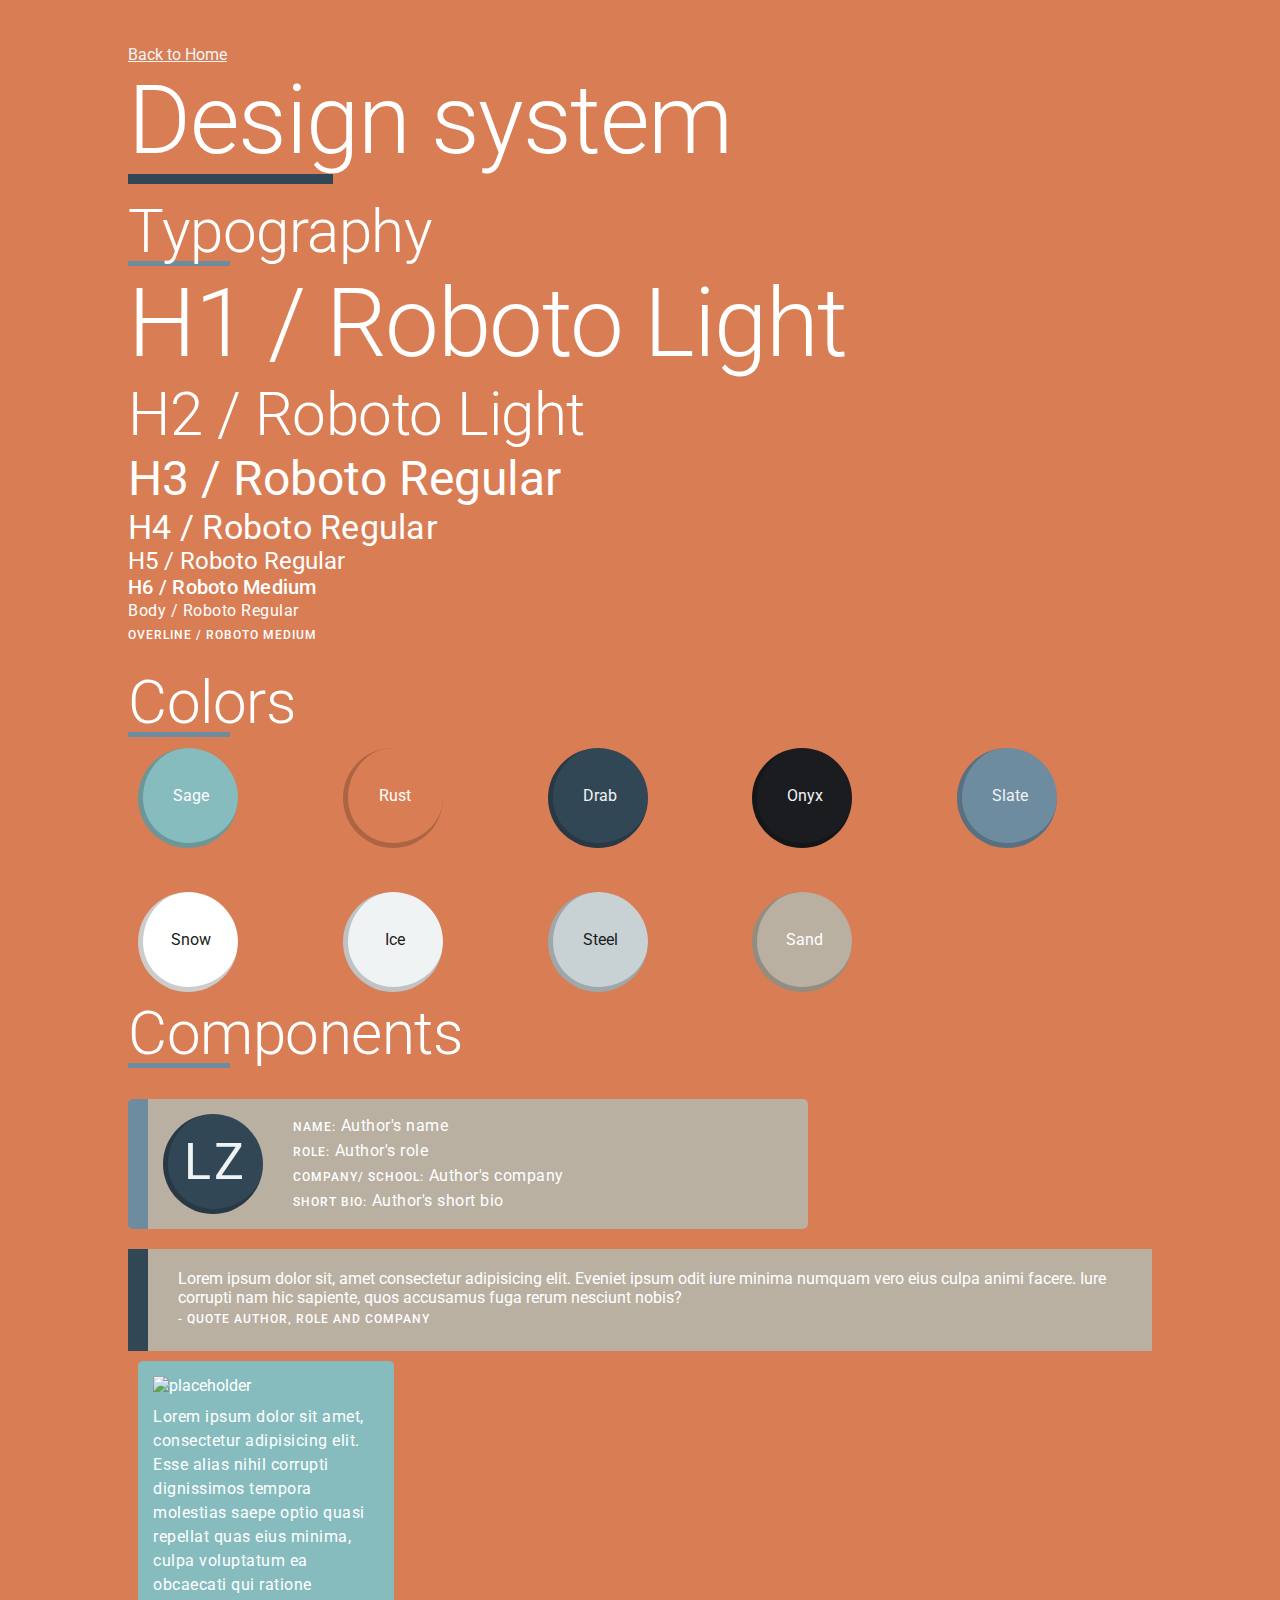
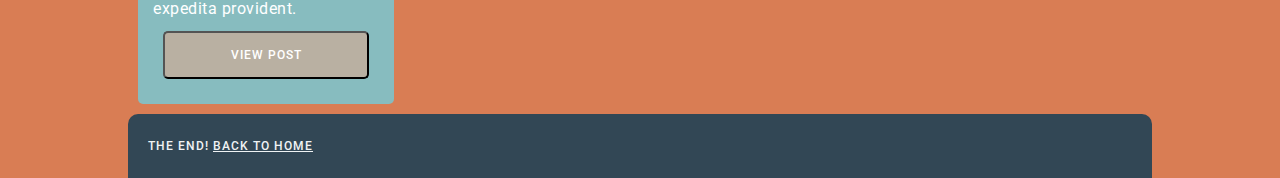
==== design-system/design.html @ 1f1f0052 "feat: Added content and styling for the entire project \n\n Non-responsive, large-screen variant" ====
<!DOCTYPE html>
<html lang="en">

<head>
  <meta charset="UTF-8" />
  <meta name="viewport" content="width=device-width, initial-scale=1.0" />
  <meta http-equiv="X-UA-Compatible" content="ie=edge" />
  <link rel="stylesheet" href="./design.css" />
  <title>Design System</title>
</head>

<body class="rust-bg">
  <a href="../home/index.html">Back to Home</a>
  <main>
    <h1 class="heading-underline">Design system</h1>
    <section>
      <h2 class="h2-underline">Typography</h2>
      <h1 class="heading1">H1 / Roboto Light</h1>
      <h2 class="heading2">H2 / Roboto Light</h2>
      <h3 class="heading3"> H3 / Roboto Regular</h3>
      <h4 class="heading4">H4 / Roboto Regular</h4>
      <h5 class="heading5">H5 / Roboto Regular</h5>
      <h6 class="heading6">H6 / Roboto Medium</h6>
      <p class="body">Body / Roboto Regular</p>
      <p class="overline">overline / Roboto Medium</p>
    </section>
    <section>
      <h2 class="h2-underline">Colors</h2>
      <div class="colors-grid">
        <div class="circle sage-bg">Sage</div>
        <div class="circle rust-bg">Rust</div>
        <div class="circle drab-bg">Drab</div>
        <div class="circle onyx-bg">Onyx</div>
        <div class="circle slate-bg">Slate</div>
        <div class="circle snow-bg">Snow</div>
        <div class="circle ice-bg">Ice</div>
        <div class="circle steel-bg">Steel</div>
        <div class="circle sand-bg">Sand</div>
      </div>
    </section>
    <section>
      <h2 class="h2-underline">Components</h2>
      <div class="author-card sand-bg">
        <div class="circle drab-bg">LZ</div>
        <ul>
          <li><span class="overline">Name:</span> Author's name</li>
          <li><span class="overline">Role:</span> Author's role</li>
          <li><span class="overline">Company/ School:</span> Author's company</li>
          <li><span class="overline">Short Bio:</span> Author's short bio</li>
        </ul>
      </div>
      <div class="quotes sand-bg">
        <blockquote cite="https://www.toptal.com/designers/ux/color-in-ux">
          Lorem ipsum dolor sit, amet consectetur adipisicing elit. Eveniet ipsum odit iure minima numquam vero eius
          culpa
          animi facere. Iure corrupti nam hic sapiente, quos accusamus fuga rerum nesciunt nobis?
        </blockquote>
        <p class="overline"> - Quote author, role and company</p>
      </div>
      <div class="post-card sage-bg boxes">
        <img src="https://via.placeholder.com/300" alt="placeholder" />
        <p>Lorem ipsum dolor sit amet, consectetur adipisicing elit. Esse alias nihil corrupti dignissimos tempora
          molestias saepe optio quasi repellat quas eius minima, culpa voluptatum ea obcaecati qui ratione expedita
          provident.</p>
        <button class="boxes sand-bg">View Post</button>
      </div>
    </section>
  </main>
  <footer class="drab-bg">
    <p class="overline">
      The end! <a href="../home/index.html">Back to Home</a>
    </p>
  </footer>
</body>

</html>
---- design-system/design.css ----
@import '../css/main.css';

body {
  margin: 5vh 10vw 0 10vw;
}

section {
  margin-top: 20px;
}

footer {
  position: relative;
  width: 100%;
}

.heading-underline:after {
  background: var(--drab);
}

.colors-grid {
  display: grid;
  grid-template-columns: repeat(5, 1fr);
  grid-template-rows: repeat(2, 2fr);
  row-gap: 10%;
}

.author-card {
  gap: 30px;
  margin-bottom: 20px;
}

.post-card {
  width: 25%;
}
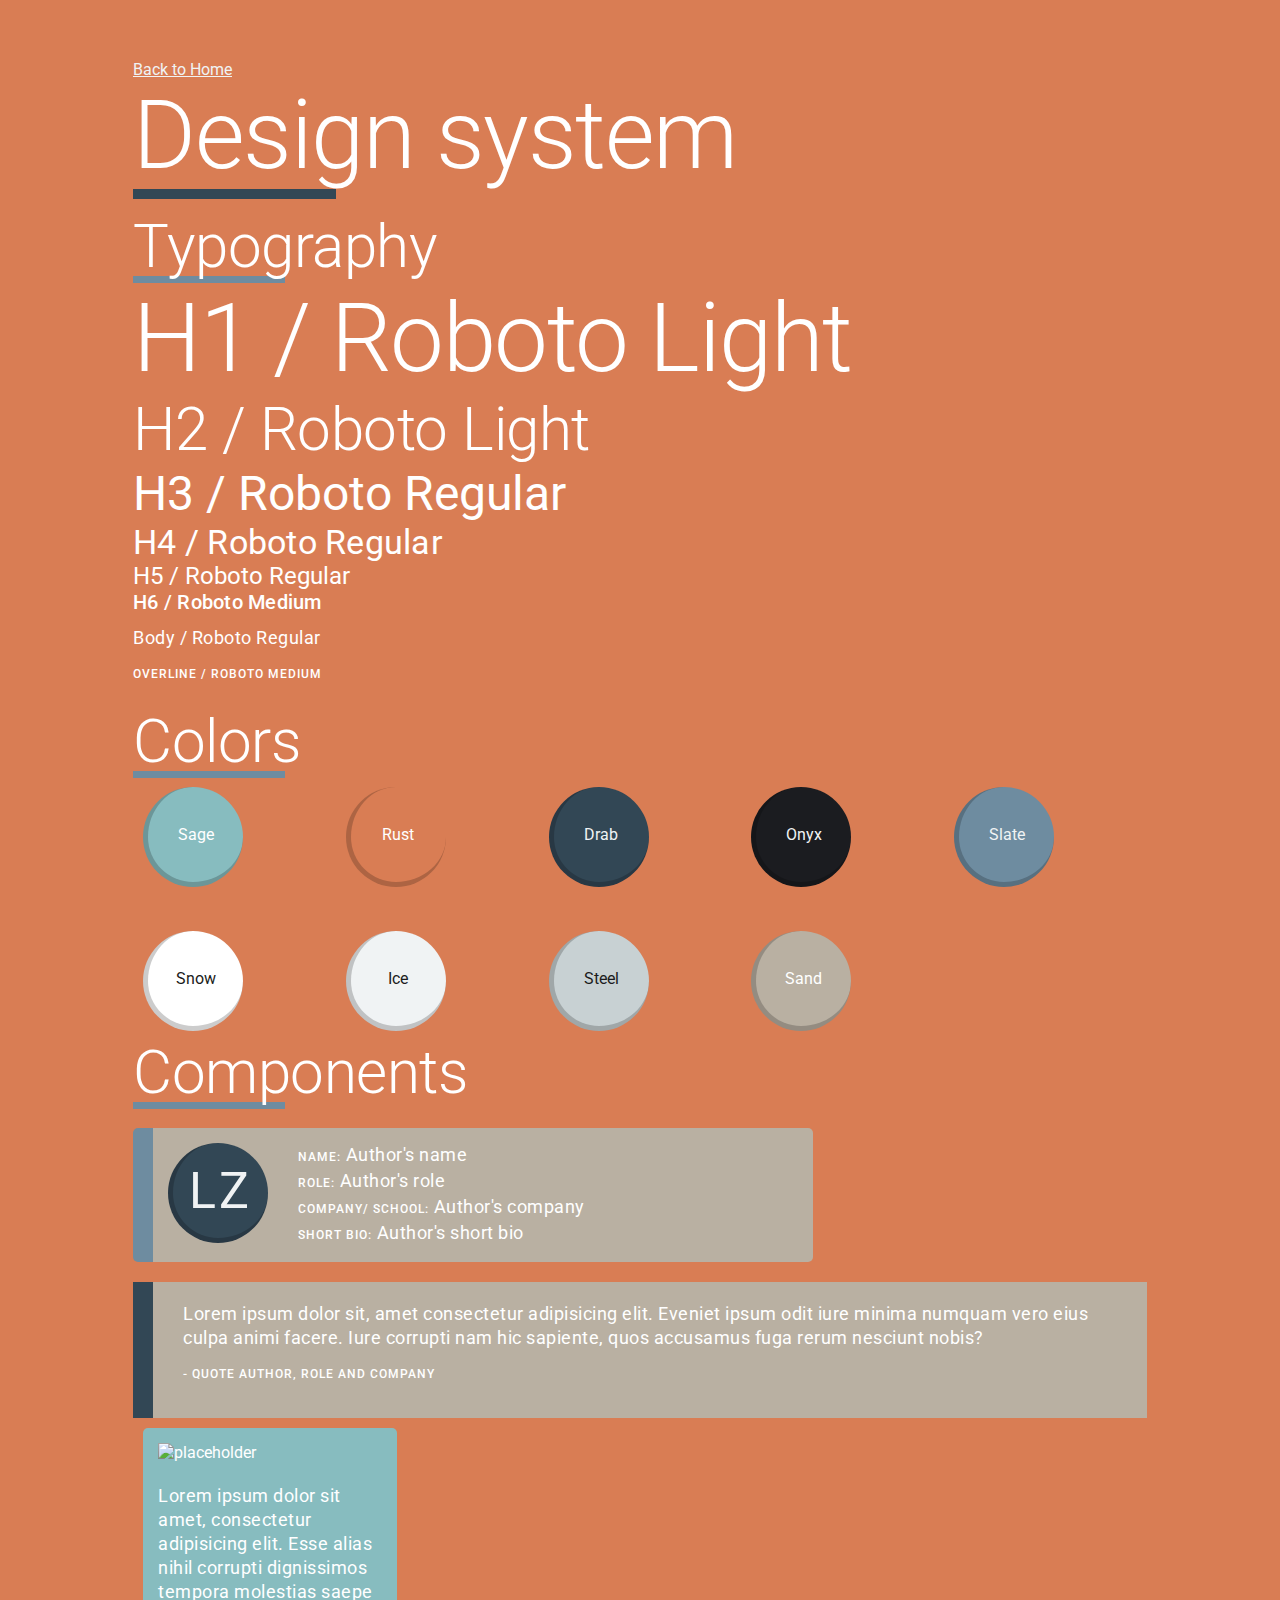
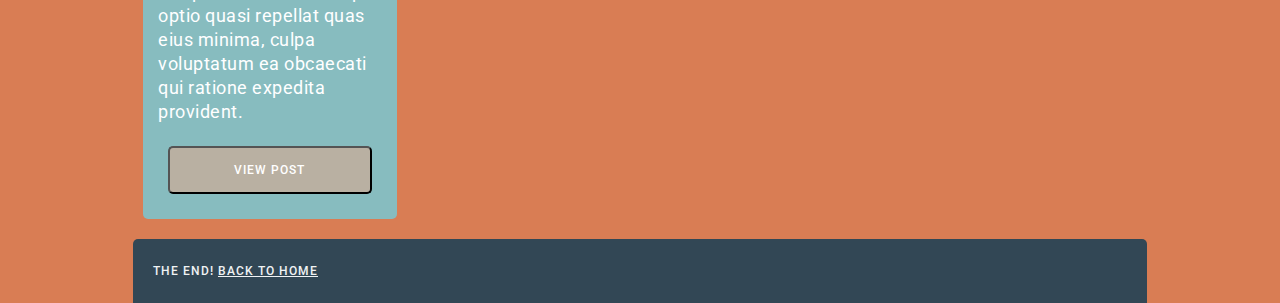
==== commit 19502400: "feat/ web responsive for all the pages" ====
--- a/design-system/design.html
+++ b/design-system/design.html
@@ -1,76 +1,79 @@
 <!DOCTYPE html>
 <html lang="en">
+  <head>
+    <meta charset="UTF-8" />
+    <meta name="viewport" content="width=device-width, initial-scale=1.0" />
+    <meta http-equiv="X-UA-Compatible" content="ie=edge" />
+    <link rel="stylesheet" href="./design.css" />
+    <title>Design System</title>
+  </head>
 
-<head>
-  <meta charset="UTF-8" />
-  <meta name="viewport" content="width=device-width, initial-scale=1.0" />
-  <meta http-equiv="X-UA-Compatible" content="ie=edge" />
-  <link rel="stylesheet" href="./design.css" />
-  <title>Design System</title>
-</head>
-
-<body class="rust-bg">
-  <a href="../home/index.html">Back to Home</a>
-  <main>
-    <h1 class="heading-underline">Design system</h1>
-    <section>
-      <h2 class="h2-underline">Typography</h2>
-      <h1 class="heading1">H1 / Roboto Light</h1>
-      <h2 class="heading2">H2 / Roboto Light</h2>
-      <h3 class="heading3"> H3 / Roboto Regular</h3>
-      <h4 class="heading4">H4 / Roboto Regular</h4>
-      <h5 class="heading5">H5 / Roboto Regular</h5>
-      <h6 class="heading6">H6 / Roboto Medium</h6>
-      <p class="body">Body / Roboto Regular</p>
-      <p class="overline">overline / Roboto Medium</p>
-    </section>
-    <section>
-      <h2 class="h2-underline">Colors</h2>
-      <div class="colors-grid">
-        <div class="circle sage-bg">Sage</div>
-        <div class="circle rust-bg">Rust</div>
-        <div class="circle drab-bg">Drab</div>
-        <div class="circle onyx-bg">Onyx</div>
-        <div class="circle slate-bg">Slate</div>
-        <div class="circle snow-bg">Snow</div>
-        <div class="circle ice-bg">Ice</div>
-        <div class="circle steel-bg">Steel</div>
-        <div class="circle sand-bg">Sand</div>
-      </div>
-    </section>
-    <section>
-      <h2 class="h2-underline">Components</h2>
-      <div class="author-card sand-bg">
-        <div class="circle drab-bg">LZ</div>
-        <ul>
-          <li><span class="overline">Name:</span> Author's name</li>
-          <li><span class="overline">Role:</span> Author's role</li>
-          <li><span class="overline">Company/ School:</span> Author's company</li>
-          <li><span class="overline">Short Bio:</span> Author's short bio</li>
-        </ul>
-      </div>
-      <div class="quotes sand-bg">
-        <blockquote cite="https://www.toptal.com/designers/ux/color-in-ux">
-          Lorem ipsum dolor sit, amet consectetur adipisicing elit. Eveniet ipsum odit iure minima numquam vero eius
-          culpa
-          animi facere. Iure corrupti nam hic sapiente, quos accusamus fuga rerum nesciunt nobis?
-        </blockquote>
-        <p class="overline"> - Quote author, role and company</p>
-      </div>
-      <div class="post-card sage-bg boxes">
-        <img src="https://via.placeholder.com/300" alt="placeholder" />
-        <p>Lorem ipsum dolor sit amet, consectetur adipisicing elit. Esse alias nihil corrupti dignissimos tempora
-          molestias saepe optio quasi repellat quas eius minima, culpa voluptatum ea obcaecati qui ratione expedita
-          provident.</p>
-        <button class="boxes sand-bg">View Post</button>
-      </div>
-    </section>
-  </main>
-  <footer class="drab-bg">
-    <p class="overline">
-      The end! <a href="../home/index.html">Back to Home</a>
-    </p>
-  </footer>
-</body>
-
-</html>+  <body class="rust-bg">
+    <a href="../home/index.html">Back to Home</a>
+    <main>
+      <h1 class="heading-underline">Design system</h1>
+      <section>
+        <h2 class="small-underline">Typography</h2>
+        <h1 class="heading1">H1 / Roboto Light</h1>
+        <h2 class="heading2">H2 / Roboto Light</h2>
+        <h3 class="heading3">H3 / Roboto Regular</h3>
+        <h4 class="heading4">H4 / Roboto Regular</h4>
+        <h5 class="heading5">H5 / Roboto Regular</h5>
+        <h6 class="heading6">H6 / Roboto Medium</h6>
+        <p class="body">Body / Roboto Regular</p>
+        <p class="overline">overline / Roboto Medium</p>
+      </section>
+      <section>
+        <h2 class="small-underline">Colors</h2>
+        <div class="colors-grid">
+          <div class="circle sage-bg">Sage</div>
+          <div class="circle rust-bg">Rust</div>
+          <div class="circle drab-bg">Drab</div>
+          <div class="circle onyx-bg">Onyx</div>
+          <div class="circle slate-bg">Slate</div>
+          <div class="circle snow-bg">Snow</div>
+          <div class="circle ice-bg">Ice</div>
+          <div class="circle steel-bg">Steel</div>
+          <div class="circle sand-bg">Sand</div>
+        </div>
+      </section>
+      <section>
+        <h2 class="small-underline">Components</h2>
+        <div class="author-card sand-bg">
+          <div class="circle drab-bg">LZ</div>
+          <ul>
+            <li><span class="overline">Name:</span> Author's name</li>
+            <li><span class="overline">Role:</span> Author's role</li>
+            <li>
+              <span class="overline">Company/ School:</span> Author's company
+            </li>
+            <li><span class="overline">Short Bio:</span> Author's short bio</li>
+          </ul>
+        </div>
+        <div class="quotes sand-bg">
+          <blockquote cite="https://www.toptal.com/designers/ux/color-in-ux">
+            Lorem ipsum dolor sit, amet consectetur adipisicing elit. Eveniet
+            ipsum odit iure minima numquam vero eius culpa animi facere. Iure
+            corrupti nam hic sapiente, quos accusamus fuga rerum nesciunt nobis?
+          </blockquote>
+          <p class="overline">- Quote author, role and company</p>
+        </div>
+        <div class="post-card sage-bg boxes">
+          <img src="https://via.placeholder.com/300" alt="placeholder" />
+          <p>
+            Lorem ipsum dolor sit amet, consectetur adipisicing elit. Esse alias
+            nihil corrupti dignissimos tempora molestias saepe optio quasi
+            repellat quas eius minima, culpa voluptatum ea obcaecati qui ratione
+            expedita provident.
+          </p>
+          <button class="boxes sand-bg">View Post</button>
+        </div>
+      </section>
+    </main>
+    <footer class="drab-bg">
+      <p class="overline">
+        The end! <a href="../home/index.html">Back to Home</a>
+      </p>
+    </footer>
+  </body>
+</html>
--- a/design-system/design.css
+++ b/design-system/design.css
@@ -1,16 +1,7 @@
-@import '../css/main.css';
-
-body {
-  margin: 5vh 10vw 0 10vw;
-}
+@import "../css/main.css";
 
 section {
   margin-top: 20px;
-}
-
-footer {
-  position: relative;
-  width: 100%;
 }
 
 .heading-underline:after {
@@ -19,9 +10,8 @@
 
 .colors-grid {
   display: grid;
-  grid-template-columns: repeat(5, 1fr);
+  grid-template-columns: 1fr 1fr;
   grid-template-rows: repeat(2, 2fr);
-  row-gap: 10%;
 }
 
 .author-card {
@@ -29,6 +19,25 @@
   margin-bottom: 20px;
 }
 
-.post-card {
-  width: 25%;
-}+/* Medium screens */
+@media screen and (min-width: 501px) {
+  .colors-grid {
+    grid-template-columns: repeat(5, 1fr);
+    grid-template-rows: repeat(2, 2fr);
+    row-gap: 10%;
+  }
+
+  .post-card {
+    width: 50%;
+  }
+}
+
+/* Large screens */
+@media screen and (min-width: 900px) {
+  body {
+    margin: 5vh 10vw 0 10vw;
+  }
+  .post-card {
+    width: 25%;
+  }
+}
